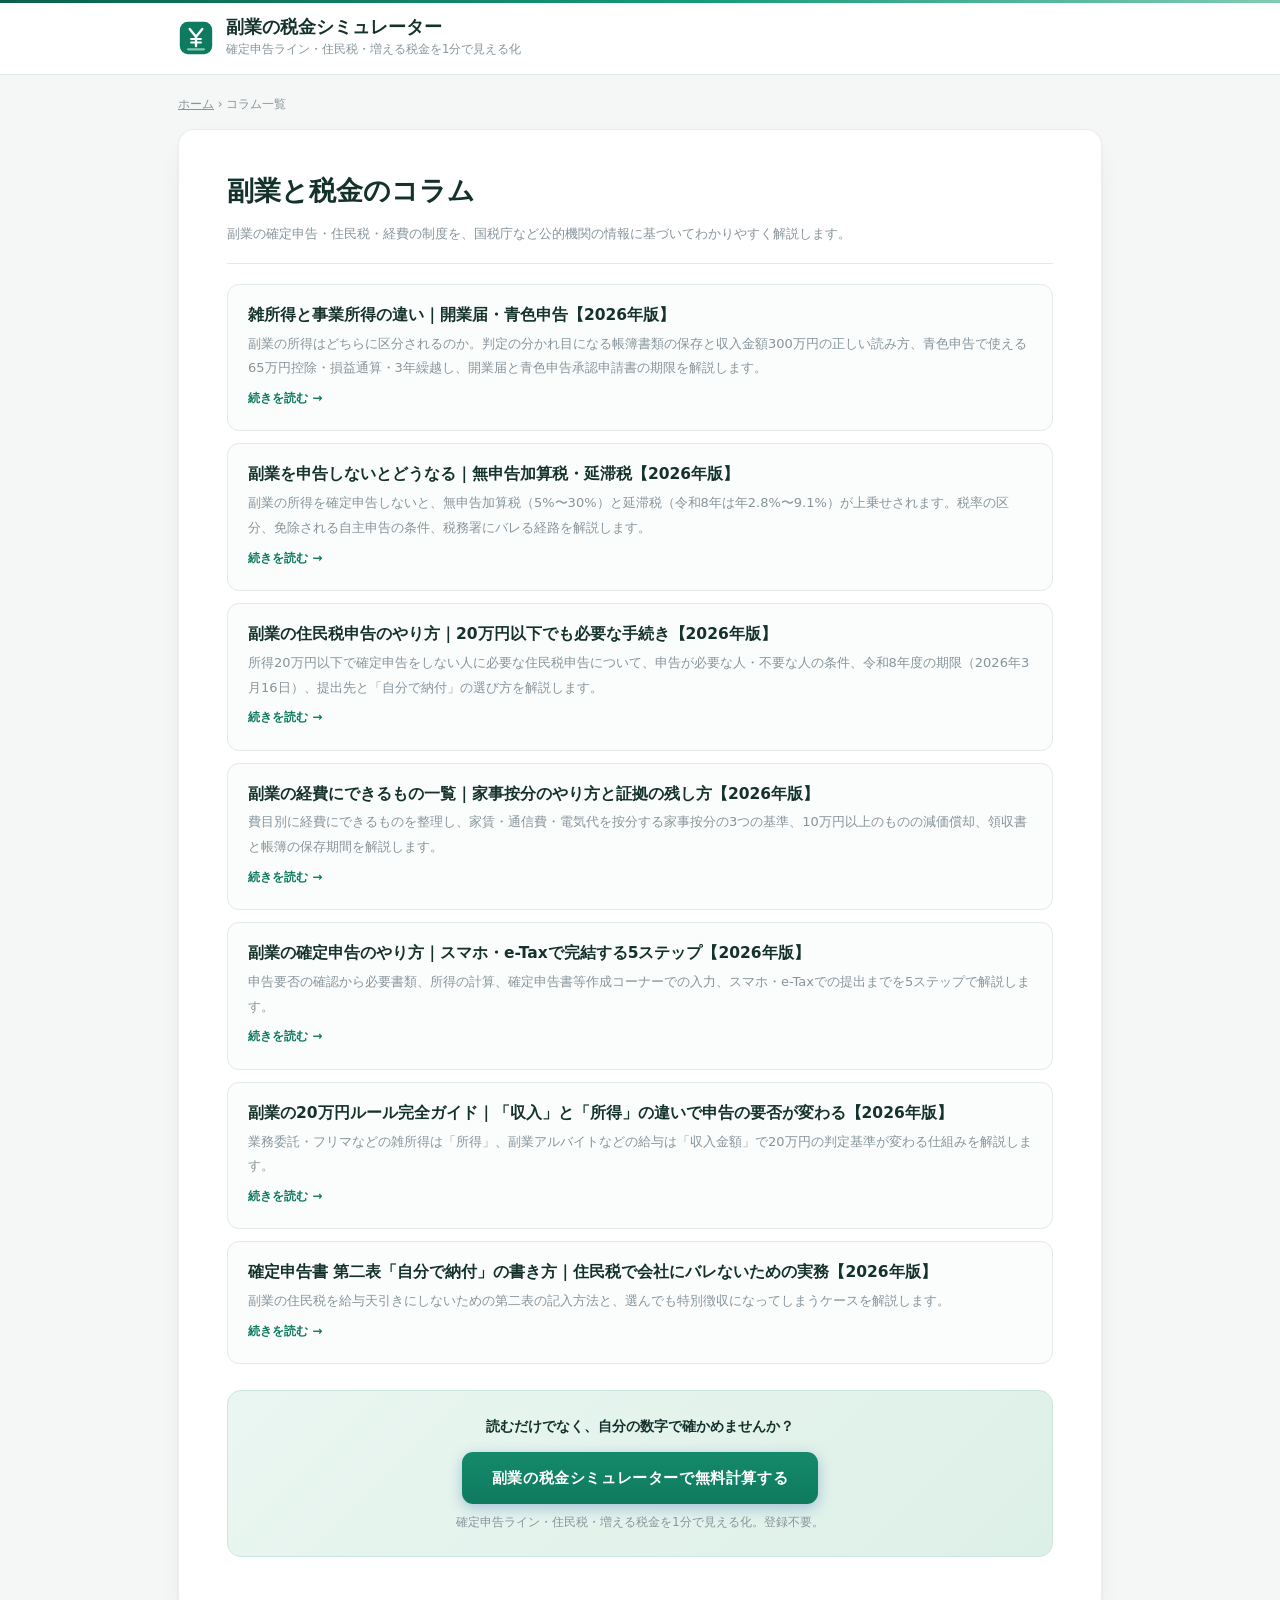
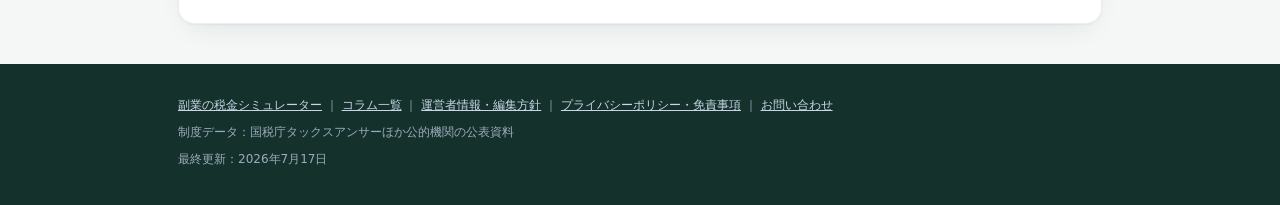
==== articles/index.html @ 4c0b4fe4 "新規記事：雑所得と事業所得の違い——開業届・青色申告はいつから検討すべきか Co-Authored-By: Claude Fable 5 <noreply@anthropic.com>" ====
<!DOCTYPE html>
<html lang="ja">
<head>
<meta charset="UTF-8">
<meta name="viewport" content="width=device-width, initial-scale=1.0">
<!-- Google tag (gtag.js) -->
<script async src="https://www.googletagmanager.com/gtag/js?id=G-FH1NG08BVZ"></script>
<script>
  window.dataLayer = window.dataLayer || [];
  function gtag(){dataLayer.push(arguments);}
  gtag('js', new Date());
  gtag('config', 'G-FH1NG08BVZ');
</script>
<link rel="icon" type="image/svg+xml" href="/favicon.svg">
<link rel="icon" type="image/png" sizes="32x32" href="/favicon-32.png">
<link rel="apple-touch-icon" href="/apple-touch-icon.png">
<script async src="https://pagead2.googlesyndication.com/pagead/js/adsbygoogle.js?client=ca-pub-9132302948928758" crossorigin="anonymous"></script>
<title>副業と税金のコラム一覧｜副業の税金シミュレーター</title>
<meta name="description" content="副業の確定申告のやり方、20万円ルール、住民税の申告と普通徴収、経費にできるものなど、副業と税金に関する解説記事の一覧です。すべて国税庁など公的機関の情報に基づいて執筆しています。">
<link rel="canonical" href="https://fukugyou-sim.com/articles/">
<meta property="og:image" content="https://fukugyou-sim.com/ogp.png">
<meta name="twitter:card" content="summary_large_image">
<link rel="stylesheet" href="./article.css">
<style>
  .article-index a{display:block;padding:18px 20px;border:1px solid var(--grid);border-radius:12px;
    margin:12px 0;text-decoration:none;background:#fbfdfc;transition:border-color .15s, background .15s;}
  .article-index a:hover{border-color:var(--accent-line);background:var(--accent-soft);}
  .article-index .t{display:block;font-size:15.5px;font-weight:700;color:var(--navy);line-height:1.6;}
  .article-index .d{display:block;font-size:13px;color:var(--muted);margin-top:4px;}
  .article-index .m{font-size:12px;font-weight:700;color:var(--accent);margin-top:6px;display:inline-block;}
</style>
</head>
<body>

<header class="site">
  <div class="wrap">
    <svg class="logo-mark" viewBox="0 0 40 40" aria-hidden="true">
      <rect x="2" y="2" width="36" height="36" rx="9" fill="#0e7a5f"/>
      <path d="M13 10 L20 18.5 L27 10" fill="none" stroke="#fff" stroke-width="2.6" stroke-linecap="round" stroke-linejoin="round"/>
      <path d="M20 18.5 V29" fill="none" stroke="#fff" stroke-width="2.6" stroke-linecap="round"/>
      <path d="M14.5 21 H25.5 M14.5 25 H25.5" fill="none" stroke="#fff" stroke-width="2.2" stroke-linecap="round"/>
      <rect x="10" y="31.4" width="20" height="2.4" rx="1.2" fill="#7fcbb4"/>
    </svg>
    <div class="logo-text">
      <div class="logo"><a href="../">副業の税金シミュレーター</a></div>
      <div class="logo-sub">確定申告ライン・住民税・増える税金を1分で見える化</div>
    </div>
  </div>
</header>

<div class="wrap">
  <nav class="breadcrumb"><a href="../">ホーム</a> › コラム一覧</nav>

  <article class="card">
    <h1>副業と税金のコラム</h1>
    <p class="meta">副業の確定申告・住民税・経費の制度を、国税庁など公的機関の情報に基づいてわかりやすく解説します。</p>

    <div class="article-index">
      <!-- 新しい記事はこのリストの先頭に追加する -->
      <a href="./zatsu-shotoku-to-jigyou-shotoku.html">
        <span class="t">雑所得と事業所得の違い｜開業届・青色申告【2026年版】</span>
        <span class="d">副業の所得はどちらに区分されるのか。判定の分かれ目になる帳簿書類の保存と収入金額300万円の正しい読み方、青色申告で使える65万円控除・損益通算・3年繰越し、開業届と青色申告承認申請書の期限を解説します。</span>
        <span class="m">続きを読む →</span>
      </a>
      <a href="./fukugyou-mushinkoku-risk.html">
        <span class="t">副業を申告しないとどうなる｜無申告加算税・延滞税【2026年版】</span>
        <span class="d">副業の所得を確定申告しないと、無申告加算税（5%〜30%）と延滞税（令和8年は年2.8%〜9.1%）が上乗せされます。税率の区分、免除される自主申告の条件、税務署にバレる経路を解説します。</span>
        <span class="m">続きを読む →</span>
      </a>
      <a href="./juuminzei-shinkoku-yarikata.html">
        <span class="t">副業の住民税申告のやり方｜20万円以下でも必要な手続き【2026年版】</span>
        <span class="d">所得20万円以下で確定申告をしない人に必要な住民税申告について、申告が必要な人・不要な人の条件、令和8年度の期限（2026年3月16日）、提出先と「自分で納付」の選び方を解説します。</span>
        <span class="m">続きを読む →</span>
      </a>
      <a href="./fukugyou-keihi-kaji-anbun.html">
        <span class="t">副業の経費にできるもの一覧｜家事按分のやり方と証拠の残し方【2026年版】</span>
        <span class="d">費目別に経費にできるものを整理し、家賃・通信費・電気代を按分する家事按分の3つの基準、10万円以上のものの減価償却、領収書と帳簿の保存期間を解説します。</span>
        <span class="m">続きを読む →</span>
      </a>
      <a href="./kakutei-shinkoku-yarikata-5step.html">
        <span class="t">副業の確定申告のやり方｜スマホ・e-Taxで完結する5ステップ【2026年版】</span>
        <span class="d">申告要否の確認から必要書類、所得の計算、確定申告書等作成コーナーでの入力、スマホ・e-Taxでの提出までを5ステップで解説します。</span>
        <span class="m">続きを読む →</span>
      </a>
      <a href="./20man-en-rule-guide.html">
        <span class="t">副業の20万円ルール完全ガイド｜「収入」と「所得」の違いで申告の要否が変わる【2026年版】</span>
        <span class="d">業務委託・フリマなどの雑所得は「所得」、副業アルバイトなどの給与は「収入金額」で20万円の判定基準が変わる仕組みを解説します。</span>
        <span class="m">続きを読む →</span>
      </a>
      <a href="./daini-hyo-jibun-de-noufu.html">
        <span class="t">確定申告書 第二表「自分で納付」の書き方｜住民税で会社にバレないための実務【2026年版】</span>
        <span class="d">副業の住民税を給与天引きにしないための第二表の記入方法と、選んでも特別徴収になってしまうケースを解説します。</span>
        <span class="m">続きを読む →</span>
      </a>
    </div>

    <div class="cta">
      <div class="c-text">読むだけでなく、自分の数字で確かめませんか？</div>
      <a class="c-btn" href="../">副業の税金シミュレーターで無料計算する</a>
      <div class="c-sub">確定申告ライン・住民税・増える税金を1分で見える化。登録不要。</div>
    </div>
  </article>
</div>

<footer class="site">
  <div class="wrap">
    <p><a href="../">副業の税金シミュレーター</a> ｜ <a href="./">コラム一覧</a> ｜ <a href="../about.html">運営者情報・編集方針</a> ｜ <a href="../privacy.html">プライバシーポリシー・免責事項</a> ｜ <a href="https://forms.gle/fLUeUgyRsNNLhdzbA" target="_blank" rel="noopener">お問い合わせ</a></p>
    <p>制度データ：国税庁タックスアンサーほか公的機関の公表資料</p>
    <p>最終更新：2026年7月17日</p>
  </div>
</footer>

</body>
</html>
---- articles/article.css ----
/* 記事ページ共通スタイル */
:root{
  --page:#f4f7f6;
  --surface:#ffffff;
  --ink:#1b2b28;
  --ink-2:#47555a;
  --muted:#87949b;
  --grid:#e3e9e7;
  --baseline:#c3cecb;
  --border:rgba(27,36,51,0.08);
  --navy:#14322b;
  --accent:#0e7a5f;
  --accent-strong:#0a614b;
  --accent-soft:#eaf6f1;
  --accent-line:#cbe6da;
  --good:#0f7b33;
  --good-soft:#eef7f0;
  --good-line:#cde5d3;
  --warning-bg:#fdf7e7;
  --warning-border:#ecdcae;
  --warning-ink:#6b5310;
  --shadow-card:0 1px 2px rgba(22,35,58,.05), 0 10px 30px -12px rgba(22,35,58,.12);
}
*{margin:0;padding:0;box-sizing:border-box;}
body{
  font-family:system-ui,-apple-system,"Segoe UI","Hiragino Kaku Gothic ProN","Hiragino Sans","Yu Gothic UI",sans-serif;
  background:var(--page);color:var(--ink);line-height:1.9;
  -webkit-font-smoothing:antialiased;
}
a{color:var(--accent);}
.wrap{max-width:960px;margin:0 auto;padding:0 18px;}

header.site{background:var(--surface);border-bottom:1px solid var(--grid);position:relative;}
header.site::before{content:"";display:block;height:3px;
  background:linear-gradient(90deg,var(--accent-strong),#169b78 55%,#7fcbb4);}
header.site .wrap{display:flex;align-items:center;gap:12px;padding-top:13px;padding-bottom:13px;}
.logo-mark{flex:none;width:36px;height:36px;}
.logo-text .logo{font-weight:700;font-size:17.5px;color:var(--navy);line-height:1.3;}
.logo-text .logo a{color:inherit;text-decoration:none;}
.logo-text .logo-sub{font-size:11.5px;color:var(--muted);}

.breadcrumb{font-size:12px;color:var(--muted);margin:18px 0 0;}
.breadcrumb a{color:var(--muted);}

article.card{
  background:var(--surface);border:1px solid var(--border);border-radius:16px;
  padding:34px 32px;margin:14px 0 26px;box-shadow:var(--shadow-card);
}
@media(max-width:560px){article.card{padding:26px 18px;}}

article h1{font-size:23px;color:var(--navy);line-height:1.55;margin-bottom:10px;}
.meta{font-size:12px;color:var(--muted);margin-bottom:20px;padding-bottom:16px;border-bottom:1px solid var(--grid);}
article .lead{font-size:15.5px;color:var(--ink-2);}
article h2{
  font-size:18px;color:var(--navy);margin:36px 0 12px;
  padding:10px 14px;background:var(--accent-soft);border-left:4px solid var(--accent);
  border-radius:0 8px 8px 0;line-height:1.5;
}
article h3{font-size:16px;color:var(--navy);margin:24px 0 8px;padding-left:11px;border-left:3px solid var(--baseline);}
article p{font-size:15px;color:var(--ink-2);margin:10px 0;}
article strong{color:var(--ink);}
article ul,article ol{margin:10px 0 10px 24px;}
article li{font-size:15px;color:var(--ink-2);margin:6px 0;}

/* 要点ボックス（結論ファースト・AI引用対応） */
.keypoints{background:var(--accent-soft);border:1px solid var(--accent-line);border-radius:12px;padding:16px 20px;margin:18px 0;}
.keypoints .k-title{font-size:13px;font-weight:700;color:var(--accent-strong);margin-bottom:6px;}
.keypoints ul{margin:0 0 0 20px;}
.keypoints li{font-size:14.5px;color:var(--ink);margin:5px 0;font-weight:600;}

/* 目次 */
.toc{background:#f7f9fc;border:1px solid var(--grid);border-radius:12px;padding:16px 20px;margin:20px 0;}
.toc .toc-title{font-size:13px;font-weight:700;color:var(--navy);margin-bottom:6px;}
.toc ol{margin:0 0 0 22px;}
.toc li{font-size:13.5px;margin:4px 0;}

/* ステップカード */
.step{display:flex;gap:14px;margin:16px 0;padding:16px;border:1px solid var(--grid);border-radius:12px;background:#fbfcfe;}
.step .s-num{
  flex:none;width:34px;height:34px;border-radius:10px;
  background:linear-gradient(135deg,var(--accent),var(--accent-strong));color:#fff;
  display:flex;align-items:center;justify-content:center;font-weight:700;font-size:15px;
  box-shadow:0 2px 6px rgba(28,92,171,.3);
}
.step .s-body{flex:1;}
.step .s-title{font-weight:700;font-size:14.5px;color:var(--navy);margin-bottom:4px;}
.step p{margin:4px 0;font-size:13.5px;}

/* ボックス */
.point,.caution{border-radius:10px;padding:13px 16px;font-size:13.5px;margin:14px 0;}
.point{background:var(--good-soft);border:1px solid var(--good-line);color:#1d4d28;}
.point::before{content:"ポイント";display:block;font-weight:700;font-size:12px;color:var(--good);margin-bottom:3px;}
.caution{background:var(--warning-bg);border:1px solid var(--warning-border);color:var(--warning-ink);}
.caution::before{content:"注意";display:block;font-weight:700;font-size:12px;margin-bottom:3px;}

/* チェックリスト */
ul.checklist{margin-left:0;}
ul.checklist li{
  list-style:none;padding:10px 12px 10px 38px;position:relative;margin:8px 0;
  border:1px solid var(--grid);border-radius:10px;background:#fbfcfe;
}
ul.checklist li::before{
  content:"✓";position:absolute;left:11px;top:50%;transform:translateY(-50%);
  width:19px;height:19px;border-radius:50%;
  background:var(--accent-soft);color:var(--accent);border:1px solid var(--accent-line);
  font-size:11px;line-height:18px;text-align:center;font-weight:700;
}

/* 表 */
table.info{width:100%;border-collapse:collapse;margin:14px 0;font-size:13.5px;}
table.info th{background:var(--accent-soft);color:var(--navy);font-weight:700;text-align:left;padding:9px 10px;border:1px solid var(--accent-line);font-size:12.5px;}
table.info td{padding:9px 10px;border:1px solid var(--grid);color:var(--ink-2);}
table.info tr:nth-child(even) td{background:#fafbfd;}
.table-scroll{overflow-x:auto;}

/* シミュレーターCTA */
.cta{
  margin:26px 0;padding:22px;border-radius:14px;text-align:center;
  background:linear-gradient(135deg,#eaf6f1,#ddf0e7);border:1px solid var(--accent-line);
}
.cta .c-text{font-size:14px;font-weight:700;color:var(--navy);margin-bottom:12px;}
.cta a.c-btn{
  display:inline-block;padding:12px 30px;font-size:15px;font-weight:700;color:#fff;
  background:linear-gradient(180deg,#158a6b,var(--accent));border-radius:11px;text-decoration:none;
  box-shadow:0 4px 14px rgba(28,92,171,.32);letter-spacing:.04em;
}
.cta .c-sub{font-size:11.5px;color:var(--muted);margin-top:8px;}

/* シェア */
.share-row{display:flex;align-items:center;gap:10px;flex-wrap:wrap;margin:24px 0 4px;padding-top:18px;border-top:1px solid var(--grid);}
.share-row .s-label{font-size:12.5px;font-weight:700;color:var(--ink-2);}
.share-btn{
  display:inline-flex;align-items:center;gap:6px;padding:8px 16px;border-radius:999px;
  font-size:12.5px;font-weight:700;text-decoration:none;cursor:pointer;border:none;font-family:inherit;
  transition:filter .15s, transform .12s;
}
.share-btn:hover{filter:brightness(1.08);transform:translateY(-1px);}
.share-btn.x{background:#0f1419;color:#fff;}
.share-btn.line{background:#06c755;color:#fff;}

/* 関連記事 */
.related{margin:26px 0 10px;}
.related .r-title{font-size:14px;font-weight:700;color:var(--navy);margin-bottom:8px;}
.related a{display:block;padding:12px 14px;border:1px solid var(--grid);border-radius:10px;
  margin:8px 0;font-size:13.5px;font-weight:600;text-decoration:none;background:#fbfcfe;}
.related a:hover{border-color:var(--accent-line);background:var(--accent-soft);}
.related a span{display:block;font-size:11.5px;color:var(--muted);font-weight:400;margin-top:2px;}

footer.site{margin-top:40px;background:var(--navy);padding:26px 0 30px;font-size:12px;color:#9daabd;}
footer.site p{margin:4px 0;}
footer.site a{color:#c9d5e8;}

/* ===== PC（広い画面）では余白と文字を一段大きく ===== */
@media(min-width:720px){
  article.card{padding:40px 48px;}
  article h1{font-size:27px;}
  .meta{font-size:13px;}
  article .lead{font-size:16.5px;}
  article h2{font-size:20.5px;margin:40px 0 14px;}
  article h3{font-size:17px;}
  article p,article li{font-size:16px;}
  .toc{padding:18px 24px;}
  .toc li{font-size:15px;}
  .step{padding:18px 20px;}
  .step .s-title{font-size:16px;}
  .step p{font-size:15px;}
  .point,.caution{font-size:15px;padding:15px 18px;}
  table.info{font-size:15px;}
  table.info th{font-size:14px;}
  ul.checklist li{font-size:16px;}
  .related a{font-size:15px;}
  .related a span{font-size:13px;}
  .keypoints li{font-size:15.5px;}
}
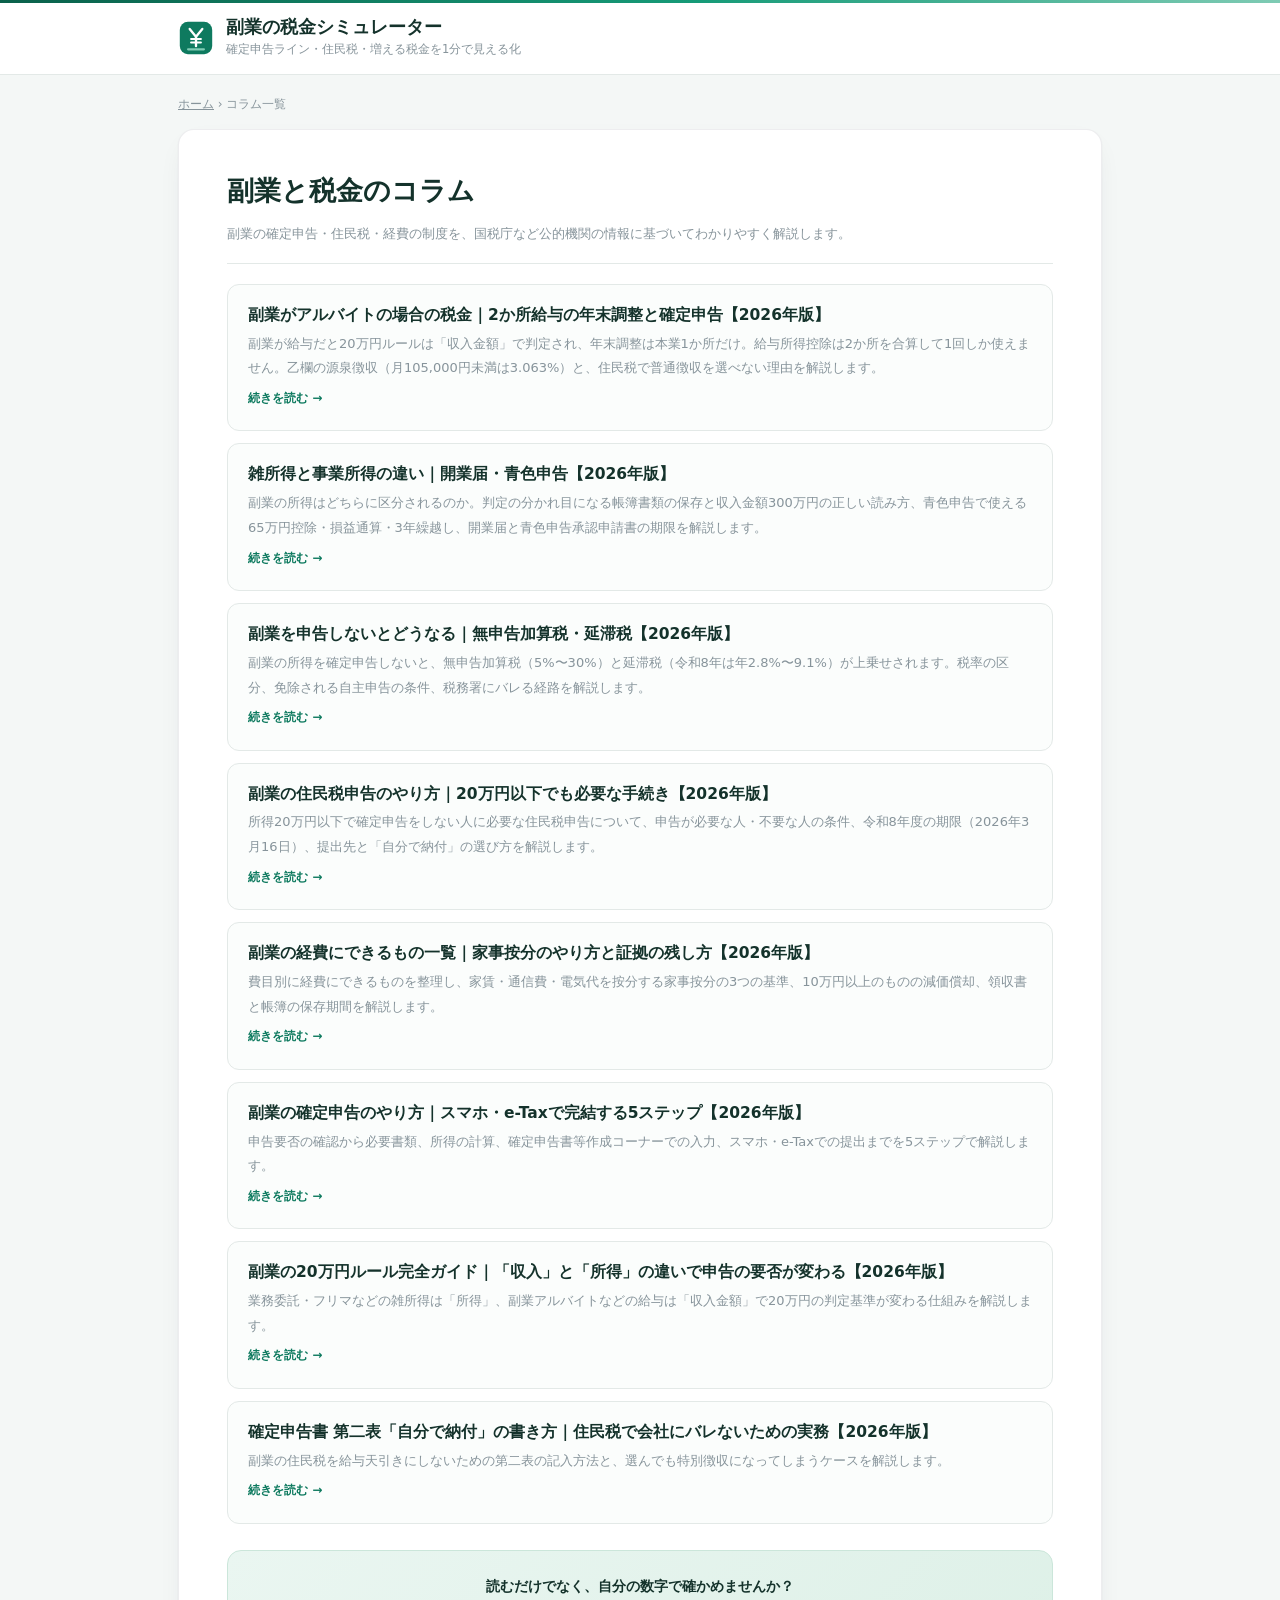
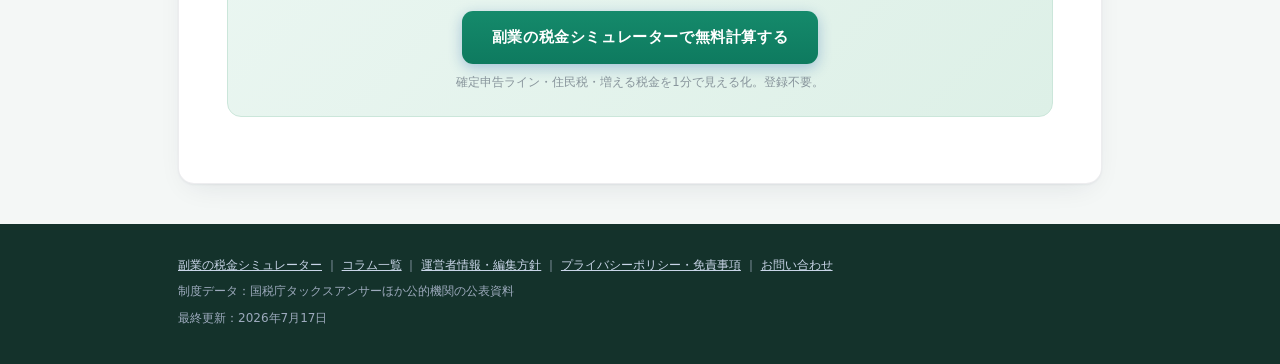
==== commit 872eb65d: "新規記事：副業がアルバイトの場合の税金——2か所給与の年末調整と確定申告 副業が給与（アルバイト・パート）の場合の税金を解説する記事を追加。  - 20万円ルールは経費も給与所得控除も引かない「収入金" ====
--- a/articles/index.html
+++ b/articles/index.html
@@ -57,6 +57,11 @@
 
     <div class="article-index">
       <!-- 新しい記事はこのリストの先頭に追加する -->
+      <a href="./fukugyou-arubaito-2kasho-kyuuyo.html">
+        <span class="t">副業がアルバイトの場合の税金｜2か所給与の年末調整と確定申告【2026年版】</span>
+        <span class="d">副業が給与だと20万円ルールは「収入金額」で判定され、年末調整は本業1か所だけ。給与所得控除は2か所を合算して1回しか使えません。乙欄の源泉徴収（月105,000円未満は3.063%）と、住民税で普通徴収を選べない理由を解説します。</span>
+        <span class="m">続きを読む →</span>
+      </a>
       <a href="./zatsu-shotoku-to-jigyou-shotoku.html">
         <span class="t">雑所得と事業所得の違い｜開業届・青色申告【2026年版】</span>
         <span class="d">副業の所得はどちらに区分されるのか。判定の分かれ目になる帳簿書類の保存と収入金額300万円の正しい読み方、青色申告で使える65万円控除・損益通算・3年繰越し、開業届と青色申告承認申請書の期限を解説します。</span>
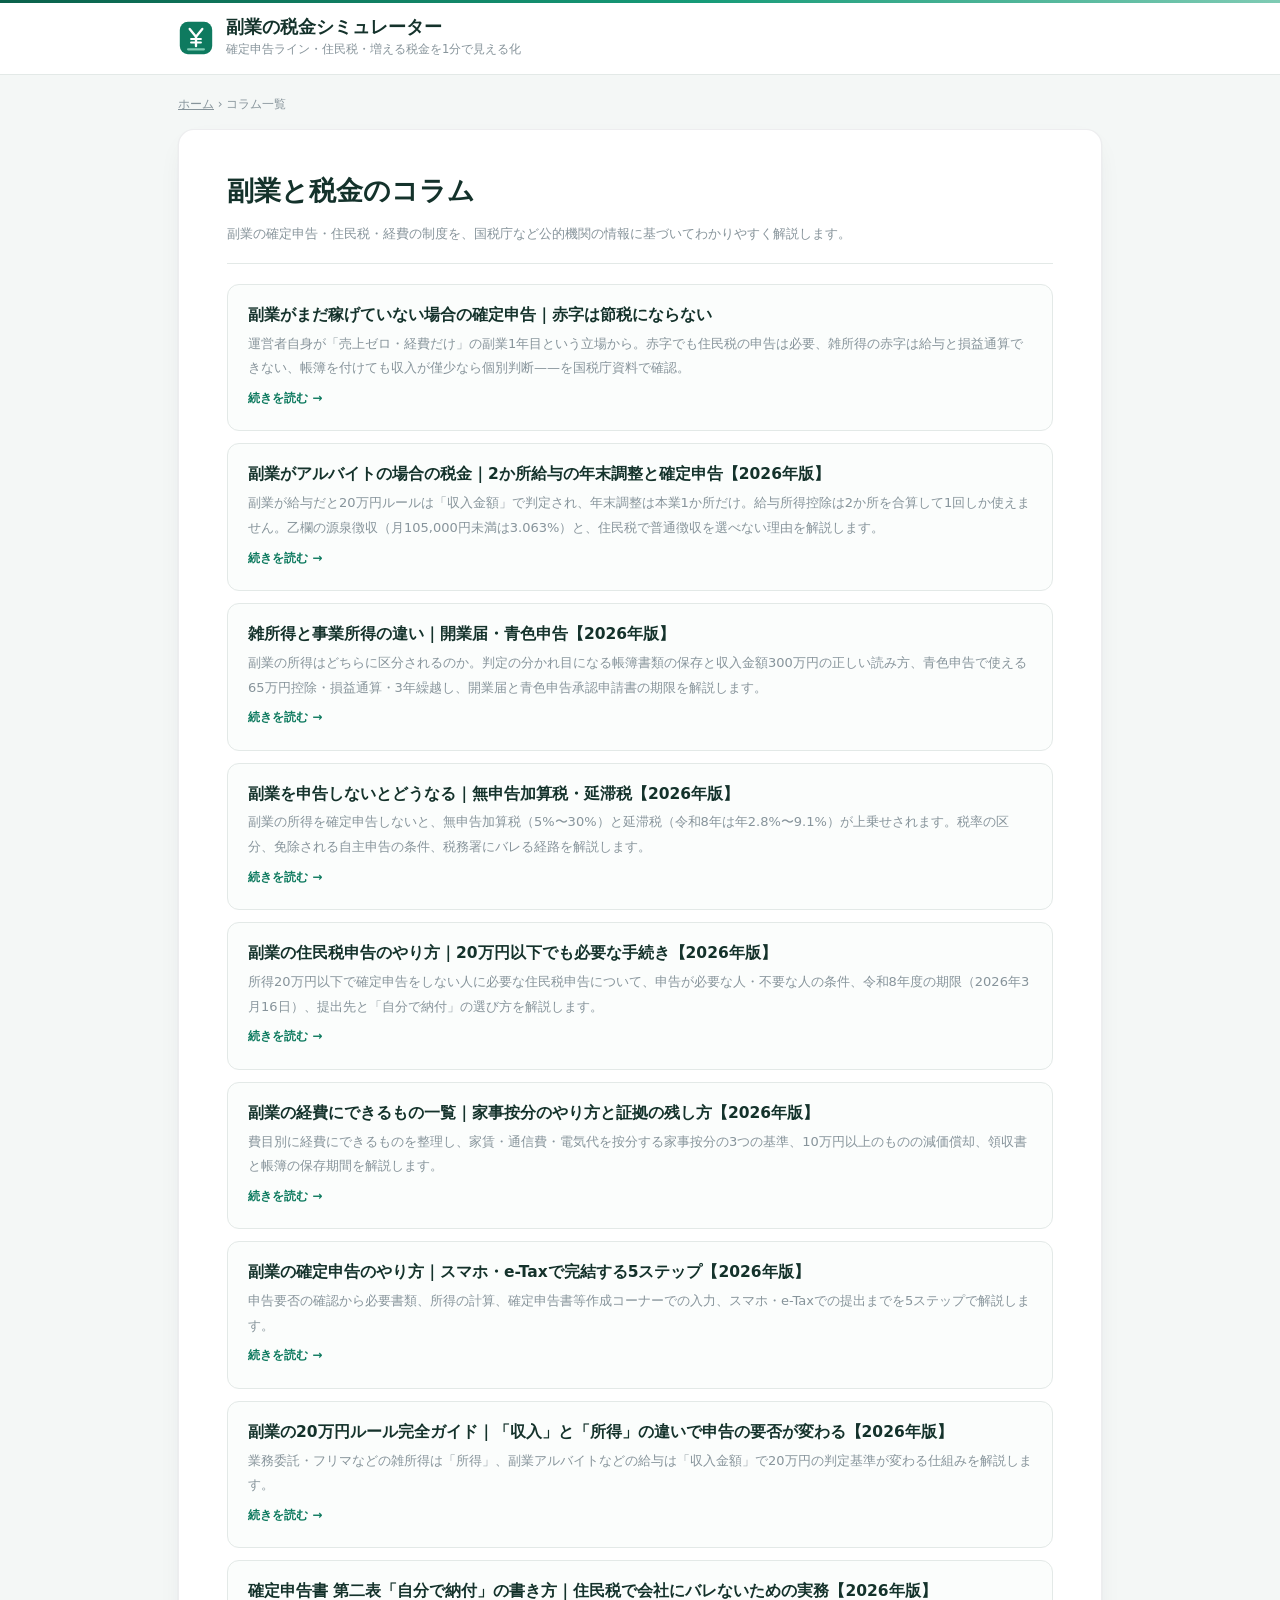
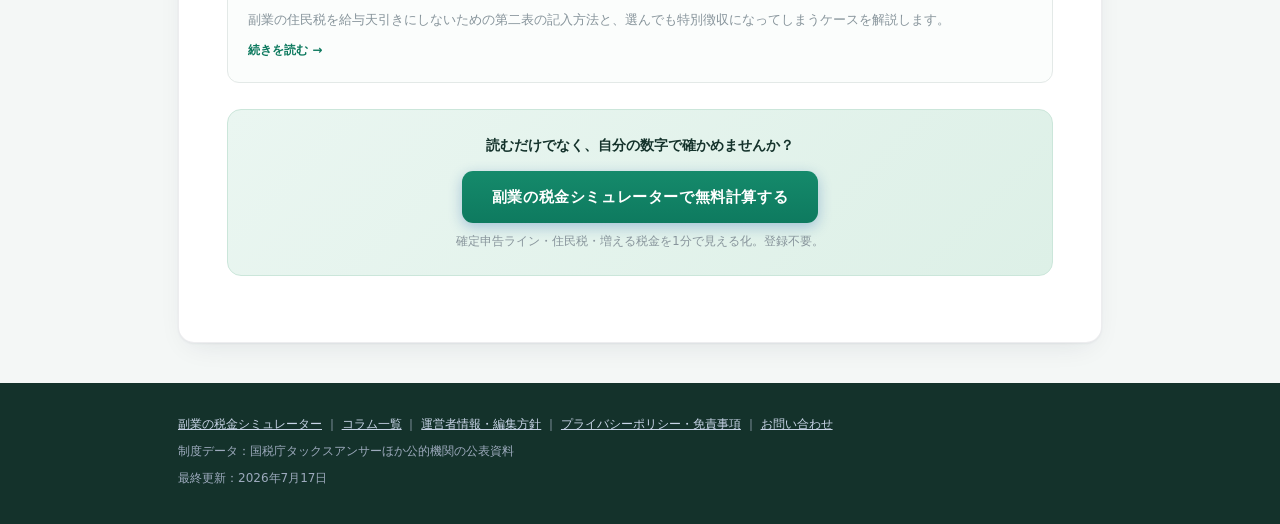
==== commit 549bfd73: "運営者の実体験に基づく記事を追加：まだ稼げていない副業の確定申告 - 「売上ゼロ・経費だけの副業1年目」という運営者自身の立場から執筆 - 雑所得の赤字は損益通算できない（国税庁No.2250の明記を" ====
--- a/articles/index.html
+++ b/articles/index.html
@@ -57,6 +57,11 @@
 
     <div class="article-index">
       <!-- 新しい記事はこのリストの先頭に追加する -->
+      <a href="./mada-kasegetenai-shinkoku.html">
+        <span class="t">副業がまだ稼げていない場合の確定申告｜赤字は節税にならない</span>
+        <span class="d">運営者自身が「売上ゼロ・経費だけ」の副業1年目という立場から。赤字でも住民税の申告は必要、雑所得の赤字は給与と損益通算できない、帳簿を付けても収入が僅少なら個別判断——を国税庁資料で確認。</span>
+        <span class="m">続きを読む →</span>
+      </a>
       <a href="./fukugyou-arubaito-2kasho-kyuuyo.html">
         <span class="t">副業がアルバイトの場合の税金｜2か所給与の年末調整と確定申告【2026年版】</span>
         <span class="d">副業が給与だと20万円ルールは「収入金額」で判定され、年末調整は本業1か所だけ。給与所得控除は2か所を合算して1回しか使えません。乙欄の源泉徴収（月105,000円未満は3.063%）と、住民税で普通徴収を選べない理由を解説します。</span>
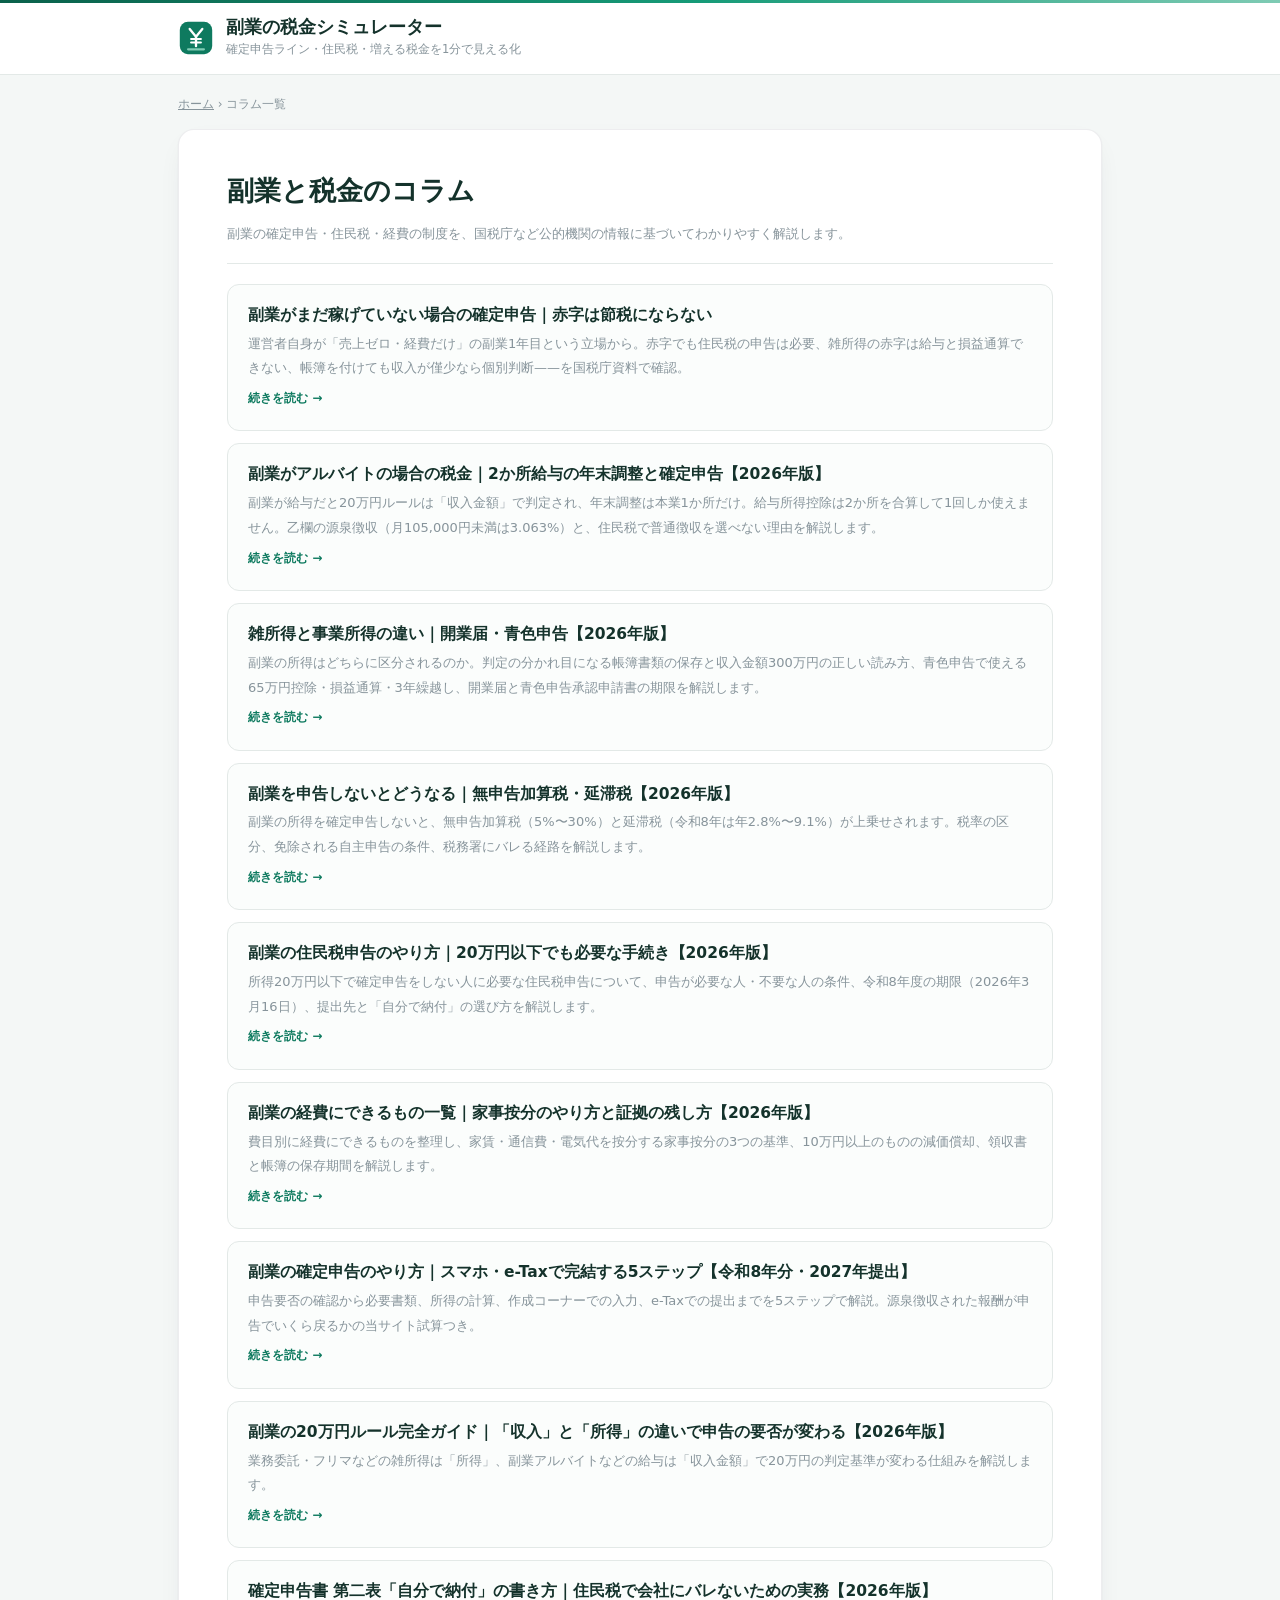
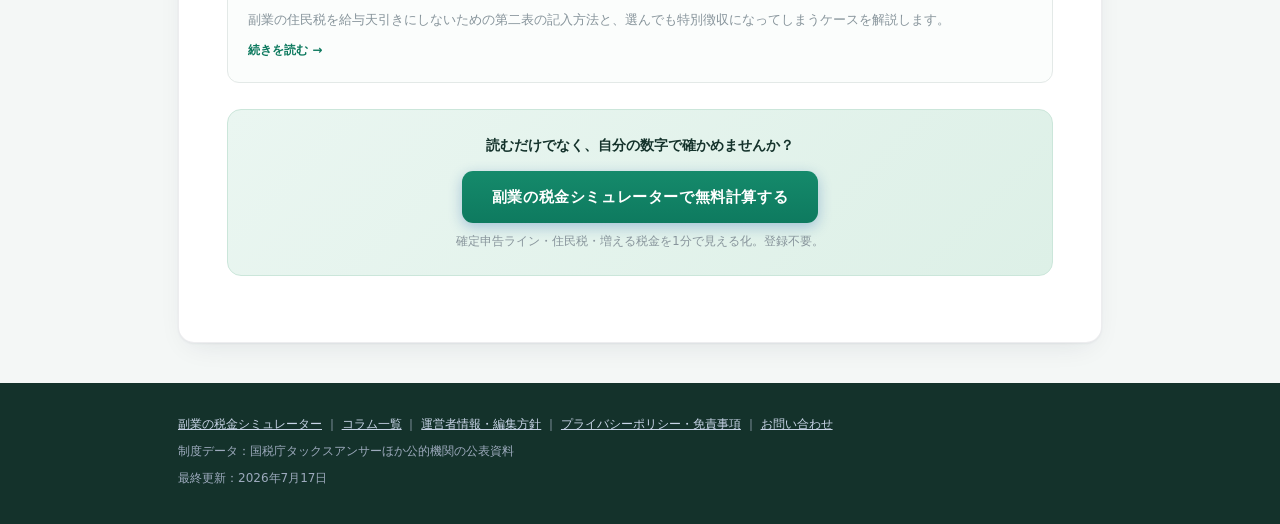
==== commit e3d1932e: "改善：副業の確定申告のやり方5ステップ（令和8年分へ更新＋源泉徴収の還付/追加納付の当サイト試算2表・提出ルート分岐チャート・手続きの誤解6つ・作成コーナー入力対応表を追加） - 令和7年分（期限経過" ====
--- a/articles/index.html
+++ b/articles/index.html
@@ -88,8 +88,8 @@
         <span class="m">続きを読む →</span>
       </a>
       <a href="./kakutei-shinkoku-yarikata-5step.html">
-        <span class="t">副業の確定申告のやり方｜スマホ・e-Taxで完結する5ステップ【2026年版】</span>
-        <span class="d">申告要否の確認から必要書類、所得の計算、確定申告書等作成コーナーでの入力、スマホ・e-Taxでの提出までを5ステップで解説します。</span>
+        <span class="t">副業の確定申告のやり方｜スマホ・e-Taxで完結する5ステップ【令和8年分・2027年提出】</span>
+        <span class="d">申告要否の確認から必要書類、所得の計算、作成コーナーでの入力、e-Taxでの提出までを5ステップで解説。源泉徴収された報酬が申告でいくら戻るかの当サイト試算つき。</span>
         <span class="m">続きを読む →</span>
       </a>
       <a href="./20man-en-rule-guide.html">
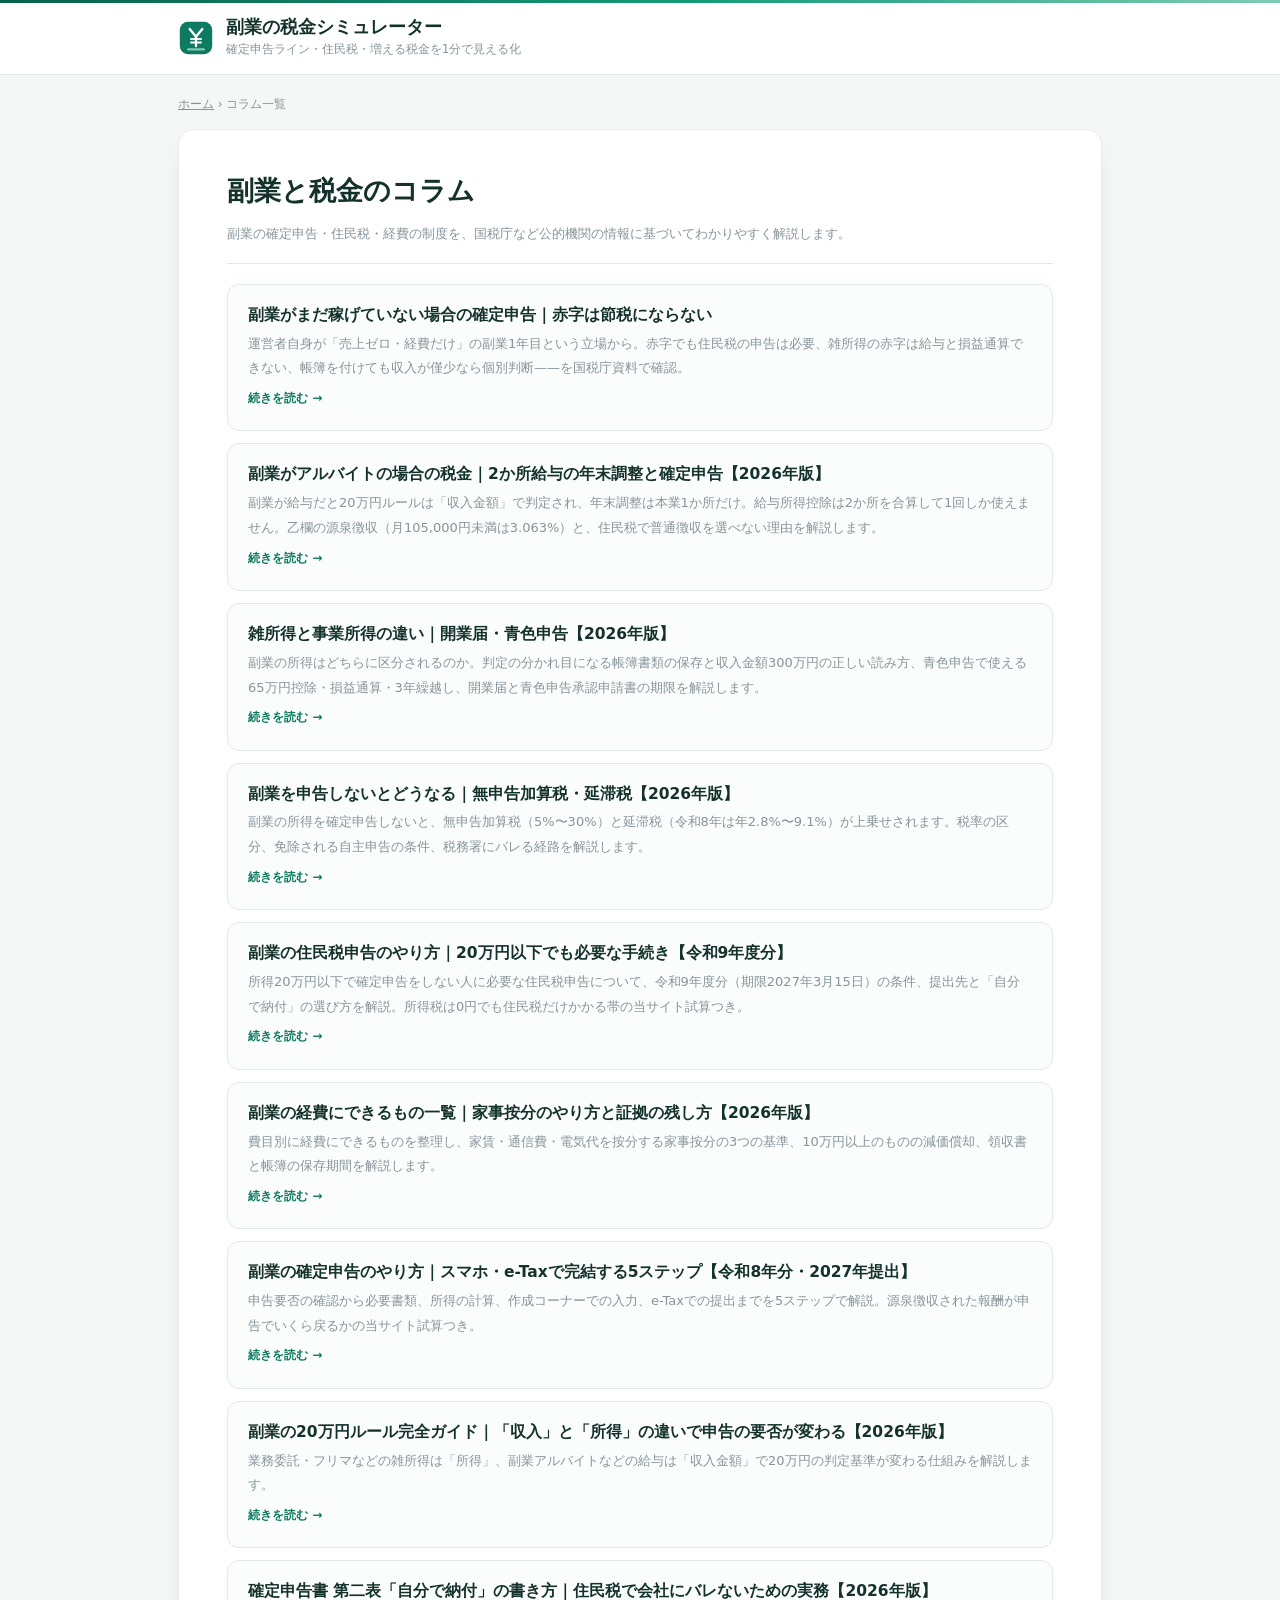
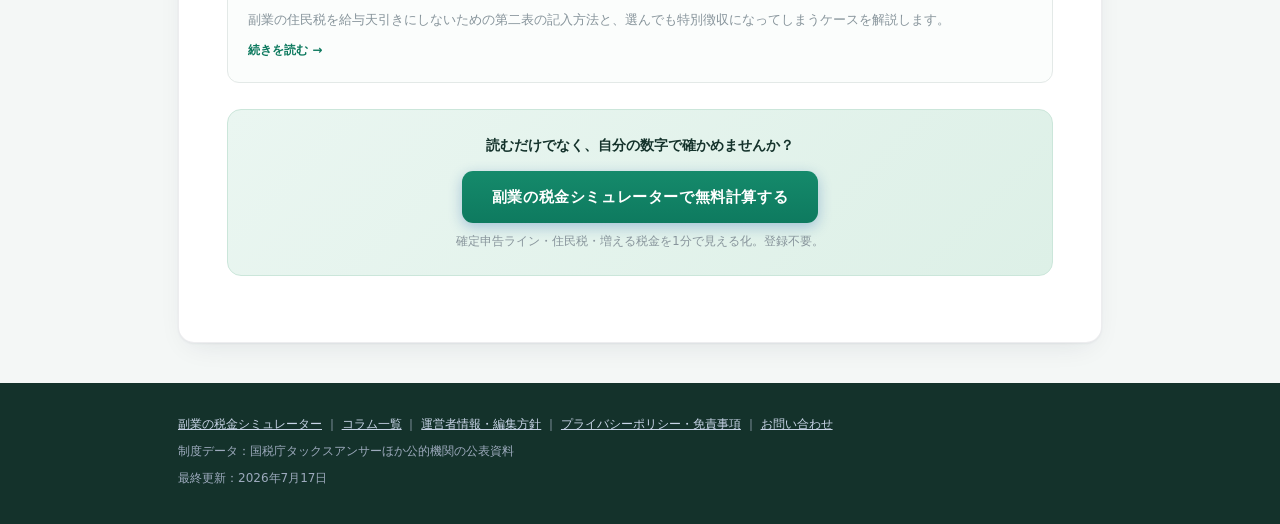
==== commit 1a73866b: "改善：副業の住民税申告のやり方（令和9年度分へ組み直し＋所得税0円でも住民税だけかかる帯の当サイト試算を追加） - 対象年度を令和8年度分（期限切れ）から令和9年度分（2026年中の所得・期限2027" ====
--- a/articles/index.html
+++ b/articles/index.html
@@ -78,8 +78,8 @@
         <span class="m">続きを読む →</span>
       </a>
       <a href="./juuminzei-shinkoku-yarikata.html">
-        <span class="t">副業の住民税申告のやり方｜20万円以下でも必要な手続き【2026年版】</span>
-        <span class="d">所得20万円以下で確定申告をしない人に必要な住民税申告について、申告が必要な人・不要な人の条件、令和8年度の期限（2026年3月16日）、提出先と「自分で納付」の選び方を解説します。</span>
+        <span class="t">副業の住民税申告のやり方｜20万円以下でも必要な手続き【令和9年度分】</span>
+        <span class="d">所得20万円以下で確定申告をしない人に必要な住民税申告について、令和9年度分（期限2027年3月15日）の条件、提出先と「自分で納付」の選び方を解説。所得税は0円でも住民税だけかかる帯の当サイト試算つき。</span>
         <span class="m">続きを読む →</span>
       </a>
       <a href="./fukugyou-keihi-kaji-anbun.html">
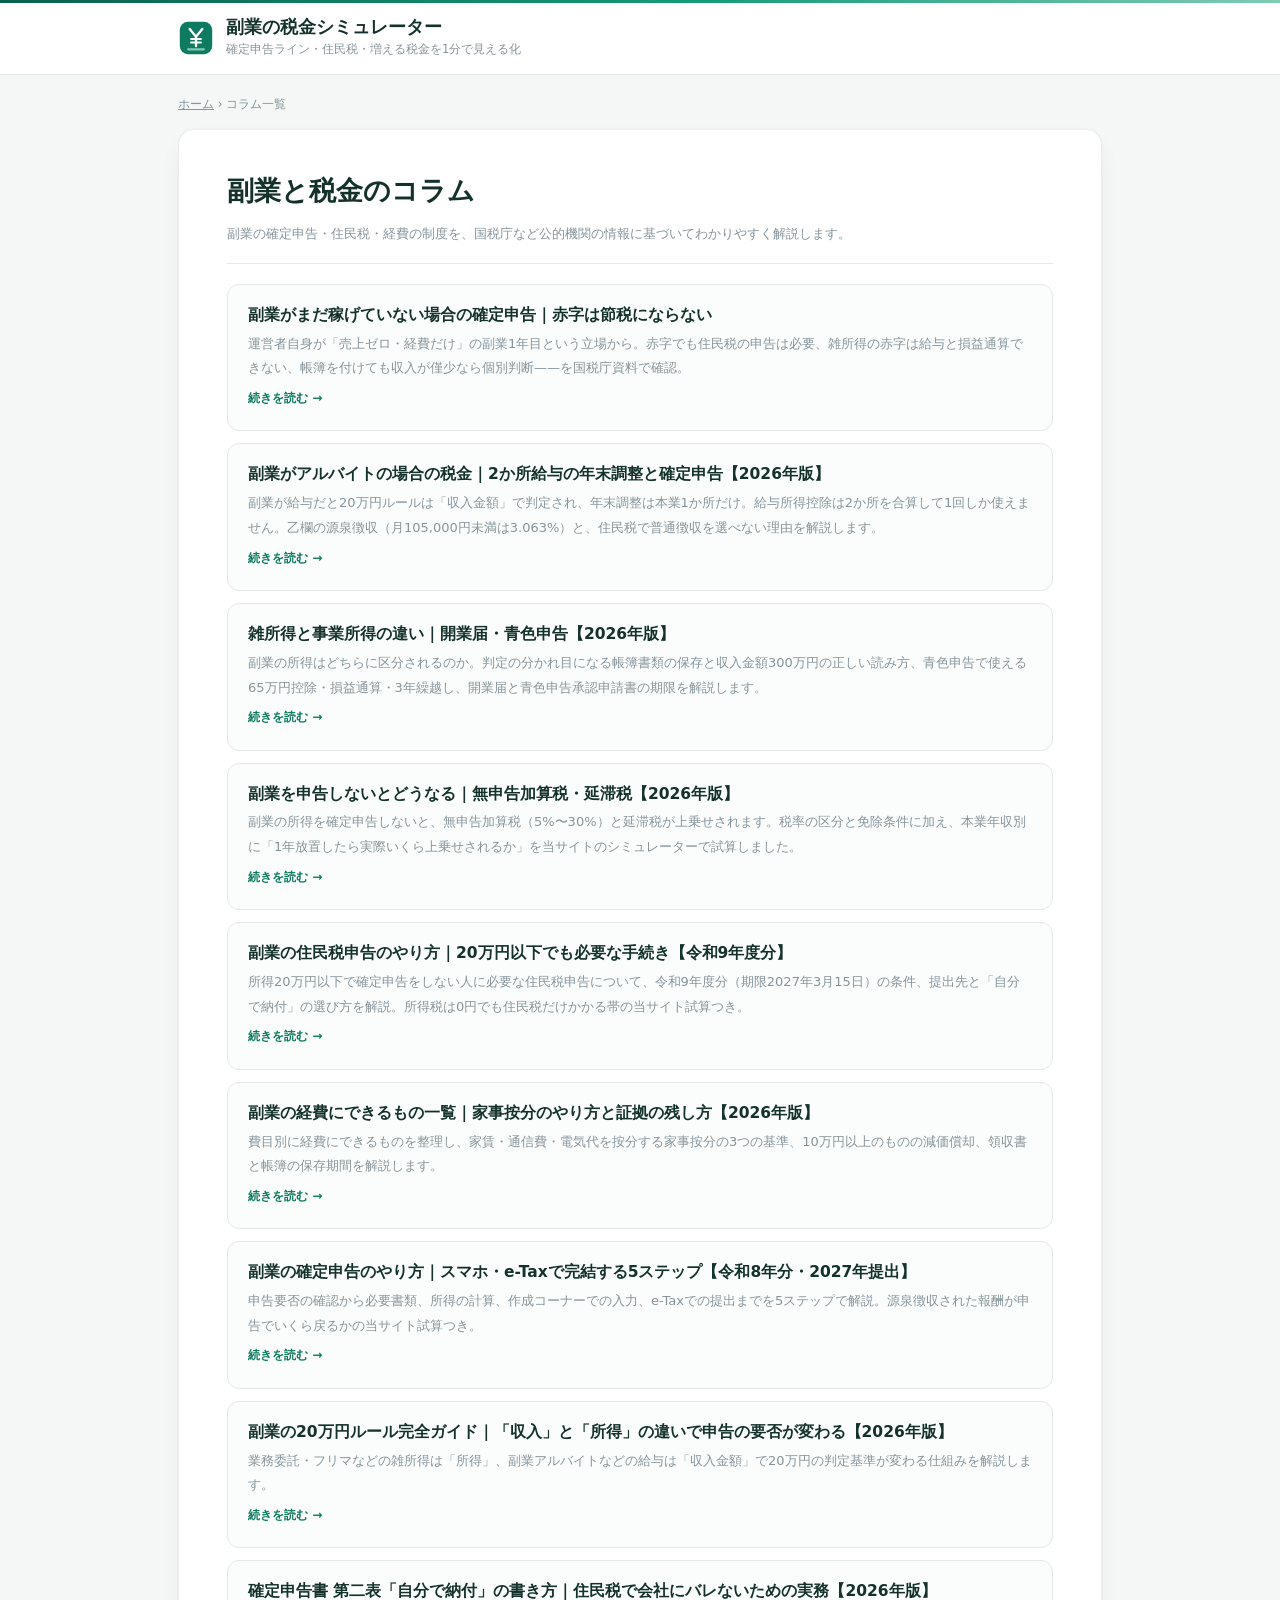
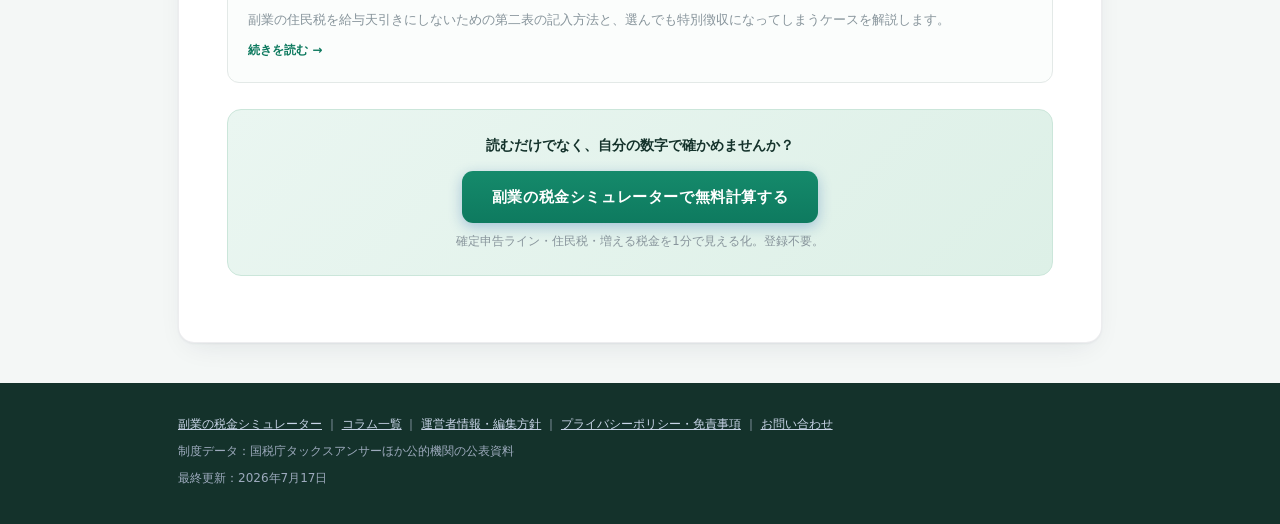
==== commit 71f7ee90: "改善：副業を申告しないとどうなる（本業年収別の上乗せ額試算・タイミング別比較・端数処理・誤解訂正を追加） - 当サイトのシミュレーターと同じ計算式で、本業年収400/500/700万円×副業所得30/" ====
--- a/articles/index.html
+++ b/articles/index.html
@@ -74,7 +74,7 @@
       </a>
       <a href="./fukugyou-mushinkoku-risk.html">
         <span class="t">副業を申告しないとどうなる｜無申告加算税・延滞税【2026年版】</span>
-        <span class="d">副業の所得を確定申告しないと、無申告加算税（5%〜30%）と延滞税（令和8年は年2.8%〜9.1%）が上乗せされます。税率の区分、免除される自主申告の条件、税務署にバレる経路を解説します。</span>
+        <span class="d">副業の所得を確定申告しないと、無申告加算税（5%〜30%）と延滞税が上乗せされます。税率の区分と免除条件に加え、本業年収別に「1年放置したら実際いくら上乗せされるか」を当サイトのシミュレーターで試算しました。</span>
         <span class="m">続きを読む →</span>
       </a>
       <a href="./juuminzei-shinkoku-yarikata.html">
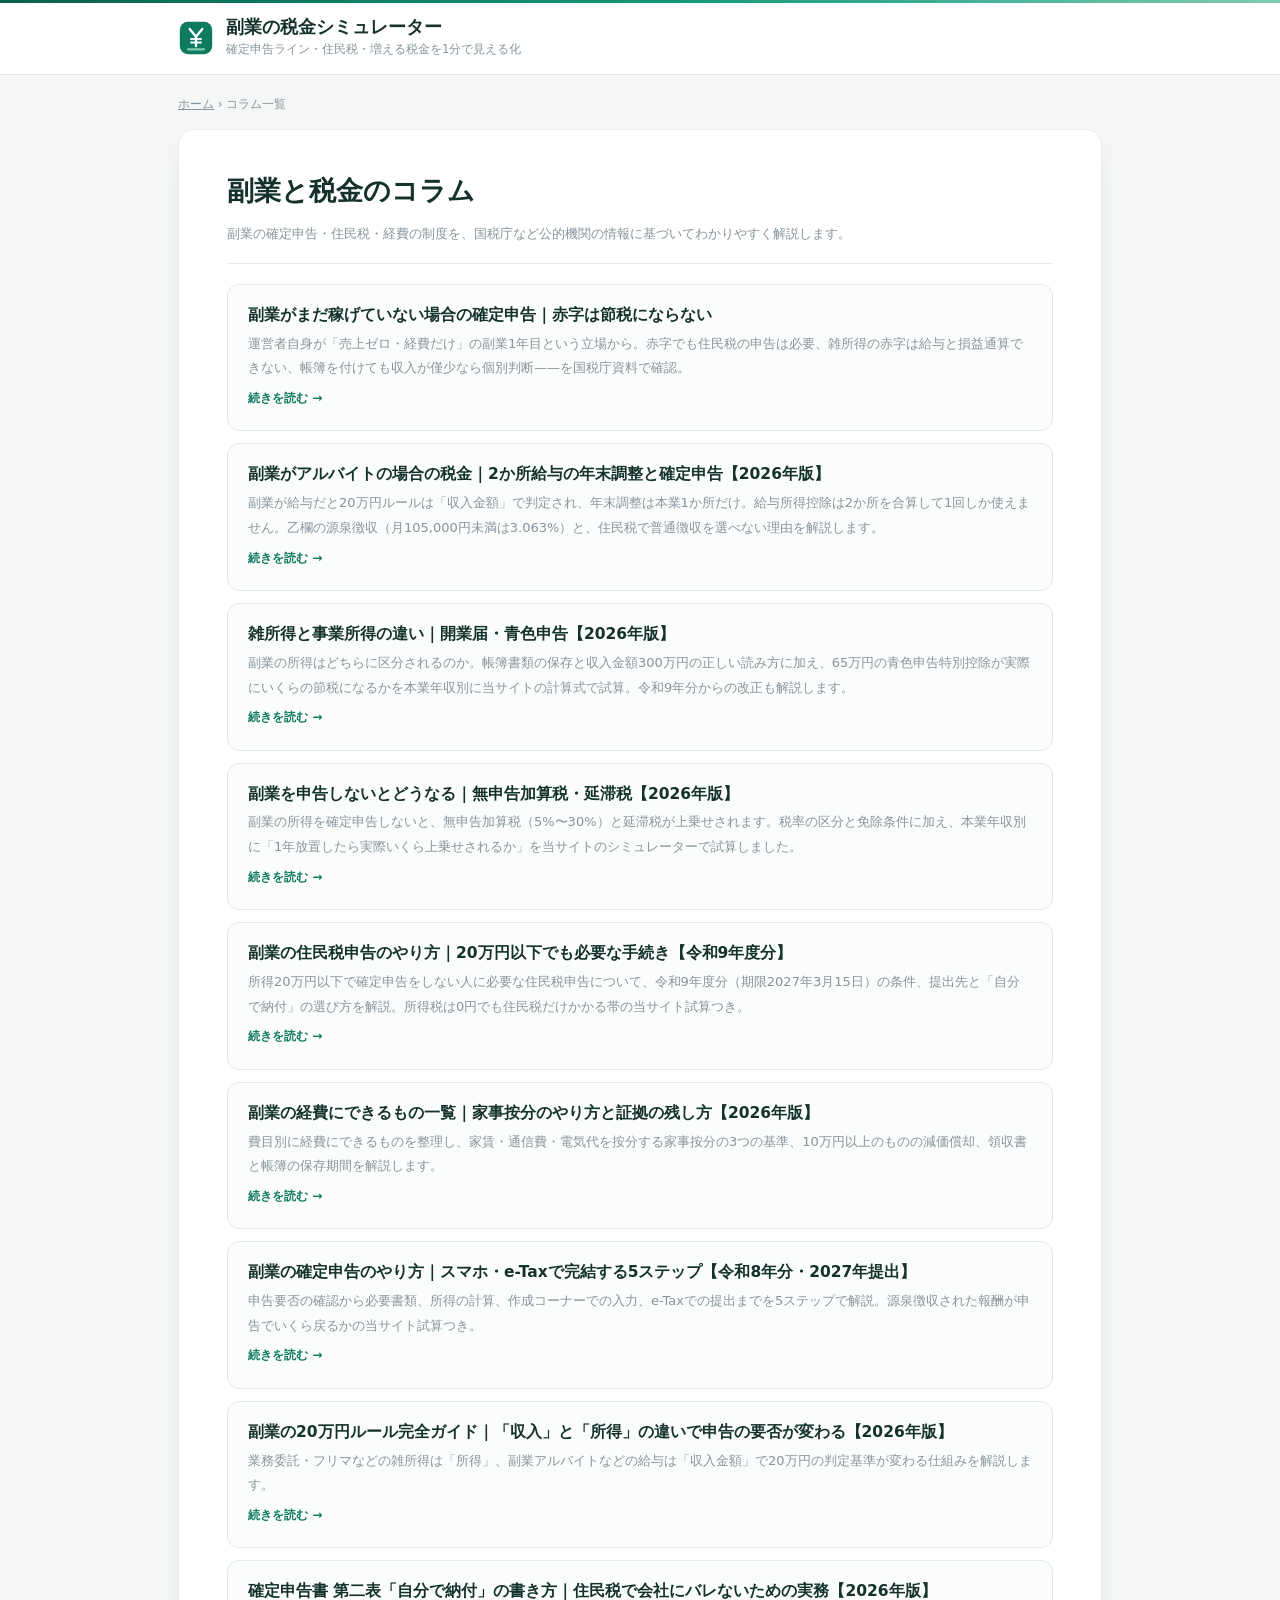
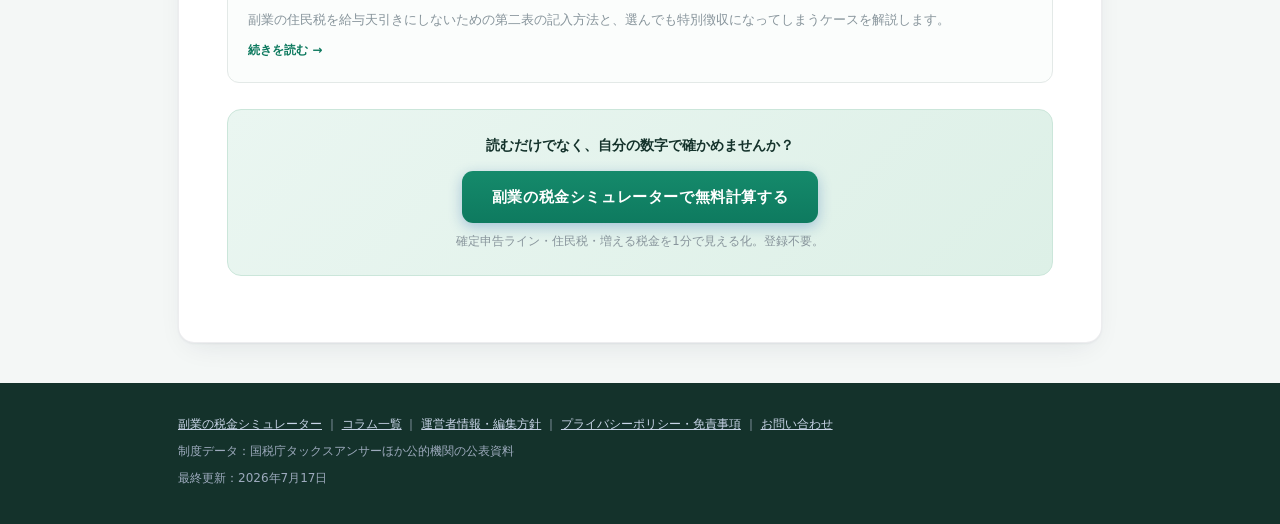
==== commit 40294638: "改善：雑所得と事業所得の違い（当サイト試算で65万円控除の実額を本業年収別に可視化、5パターンの判定表・誤解の訂正・令和9年分改正を追加） - 当サイトの計算式による独自試算を2表追加：副業所得100" ====
--- a/articles/index.html
+++ b/articles/index.html
@@ -69,7 +69,7 @@
       </a>
       <a href="./zatsu-shotoku-to-jigyou-shotoku.html">
         <span class="t">雑所得と事業所得の違い｜開業届・青色申告【2026年版】</span>
-        <span class="d">副業の所得はどちらに区分されるのか。判定の分かれ目になる帳簿書類の保存と収入金額300万円の正しい読み方、青色申告で使える65万円控除・損益通算・3年繰越し、開業届と青色申告承認申請書の期限を解説します。</span>
+        <span class="d">副業の所得はどちらに区分されるのか。帳簿書類の保存と収入金額300万円の正しい読み方に加え、65万円の青色申告特別控除が実際にいくらの節税になるかを本業年収別に当サイトの計算式で試算。令和9年分からの改正も解説します。</span>
         <span class="m">続きを読む →</span>
       </a>
       <a href="./fukugyou-mushinkoku-risk.html">
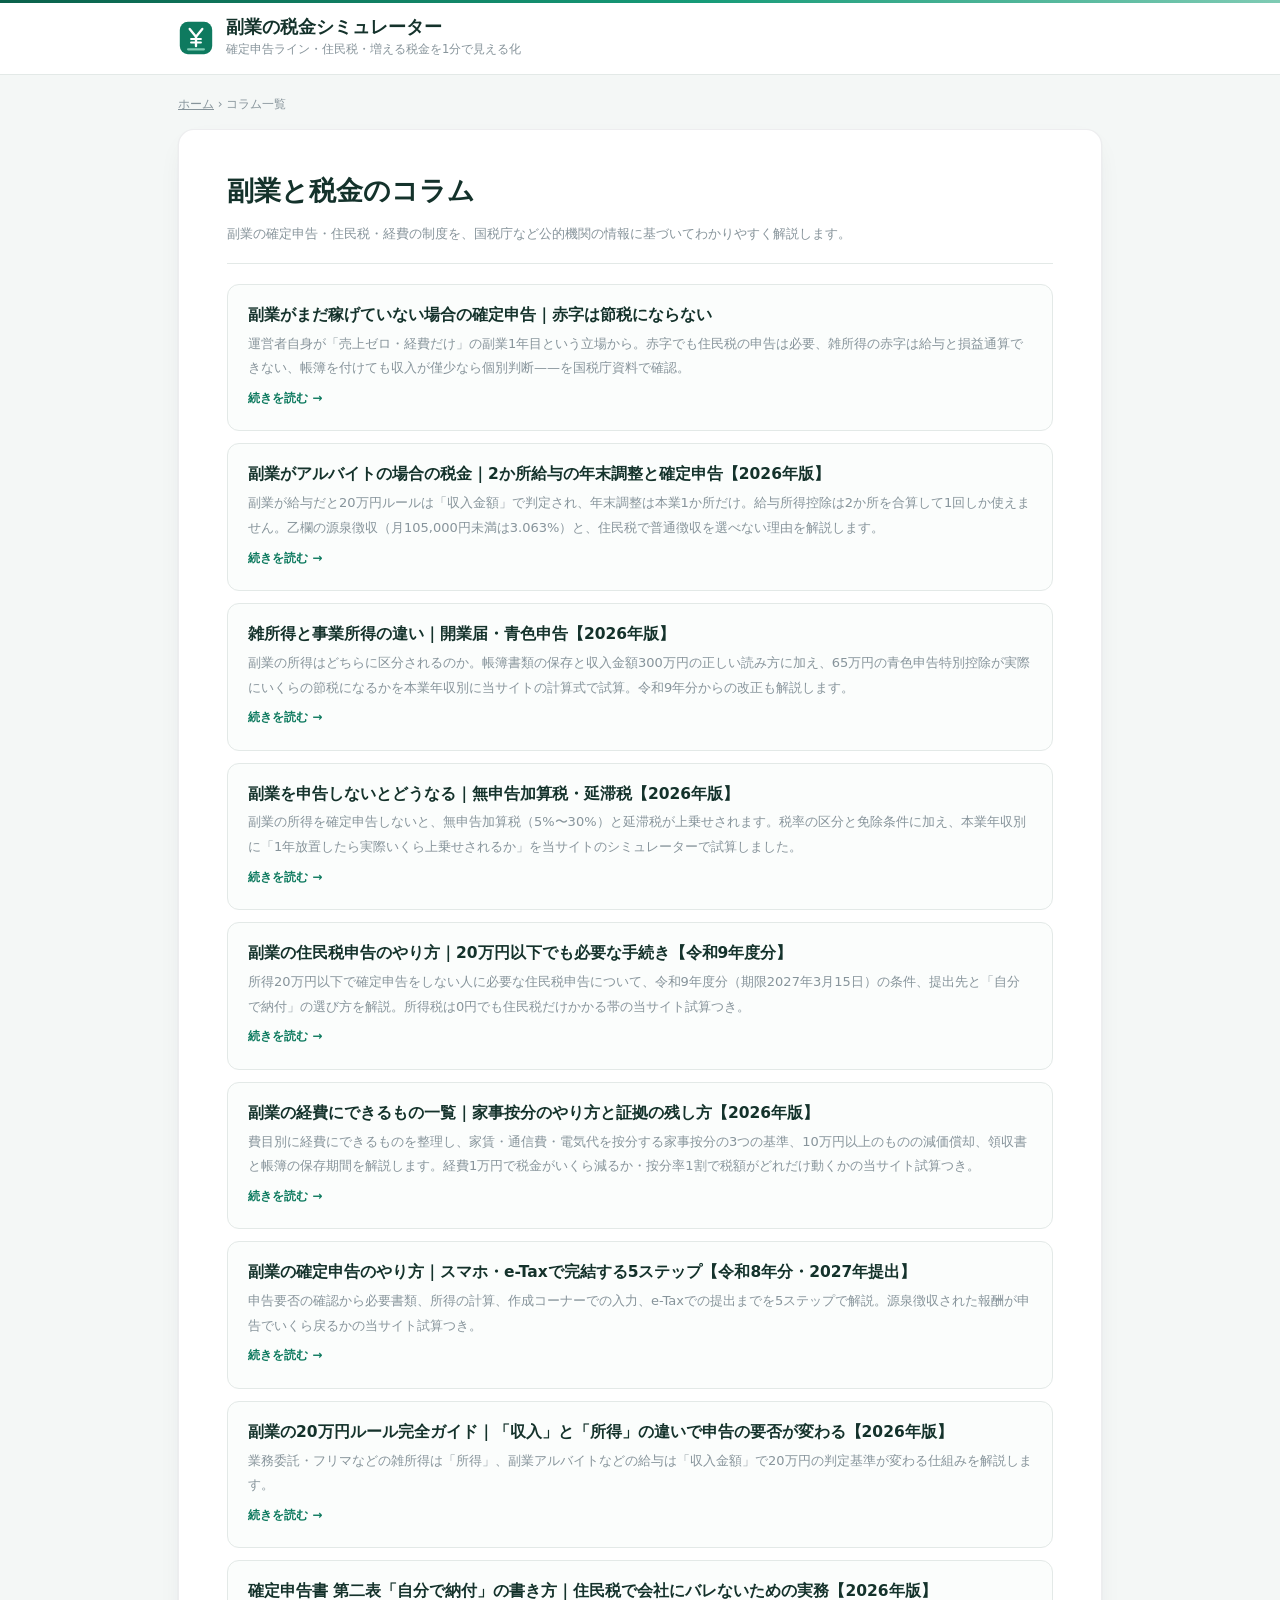
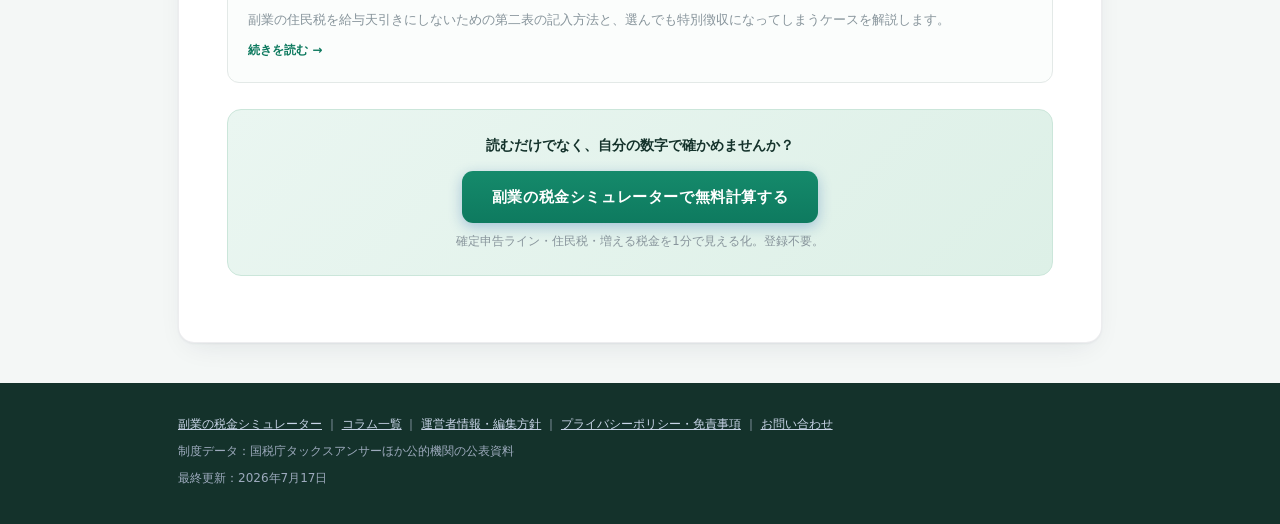
==== commit 73f33b6c: "改善：副業の経費にできるもの一覧（経費1万円あたりの税額減・家賃按分率別の税額を当サイト試算で追加、判定順の表・誤解5つ・債務確定基準の記述を修正） - 本業年収別に経費10万円を計上したときの税額減" ====
--- a/articles/index.html
+++ b/articles/index.html
@@ -84,7 +84,7 @@
       </a>
       <a href="./fukugyou-keihi-kaji-anbun.html">
         <span class="t">副業の経費にできるもの一覧｜家事按分のやり方と証拠の残し方【2026年版】</span>
-        <span class="d">費目別に経費にできるものを整理し、家賃・通信費・電気代を按分する家事按分の3つの基準、10万円以上のものの減価償却、領収書と帳簿の保存期間を解説します。</span>
+        <span class="d">費目別に経費にできるものを整理し、家賃・通信費・電気代を按分する家事按分の3つの基準、10万円以上のものの減価償却、領収書と帳簿の保存期間を解説します。経費1万円で税金がいくら減るか・按分率1割で税額がどれだけ動くかの当サイト試算つき。</span>
         <span class="m">続きを読む →</span>
       </a>
       <a href="./kakutei-shinkoku-yarikata-5step.html">
